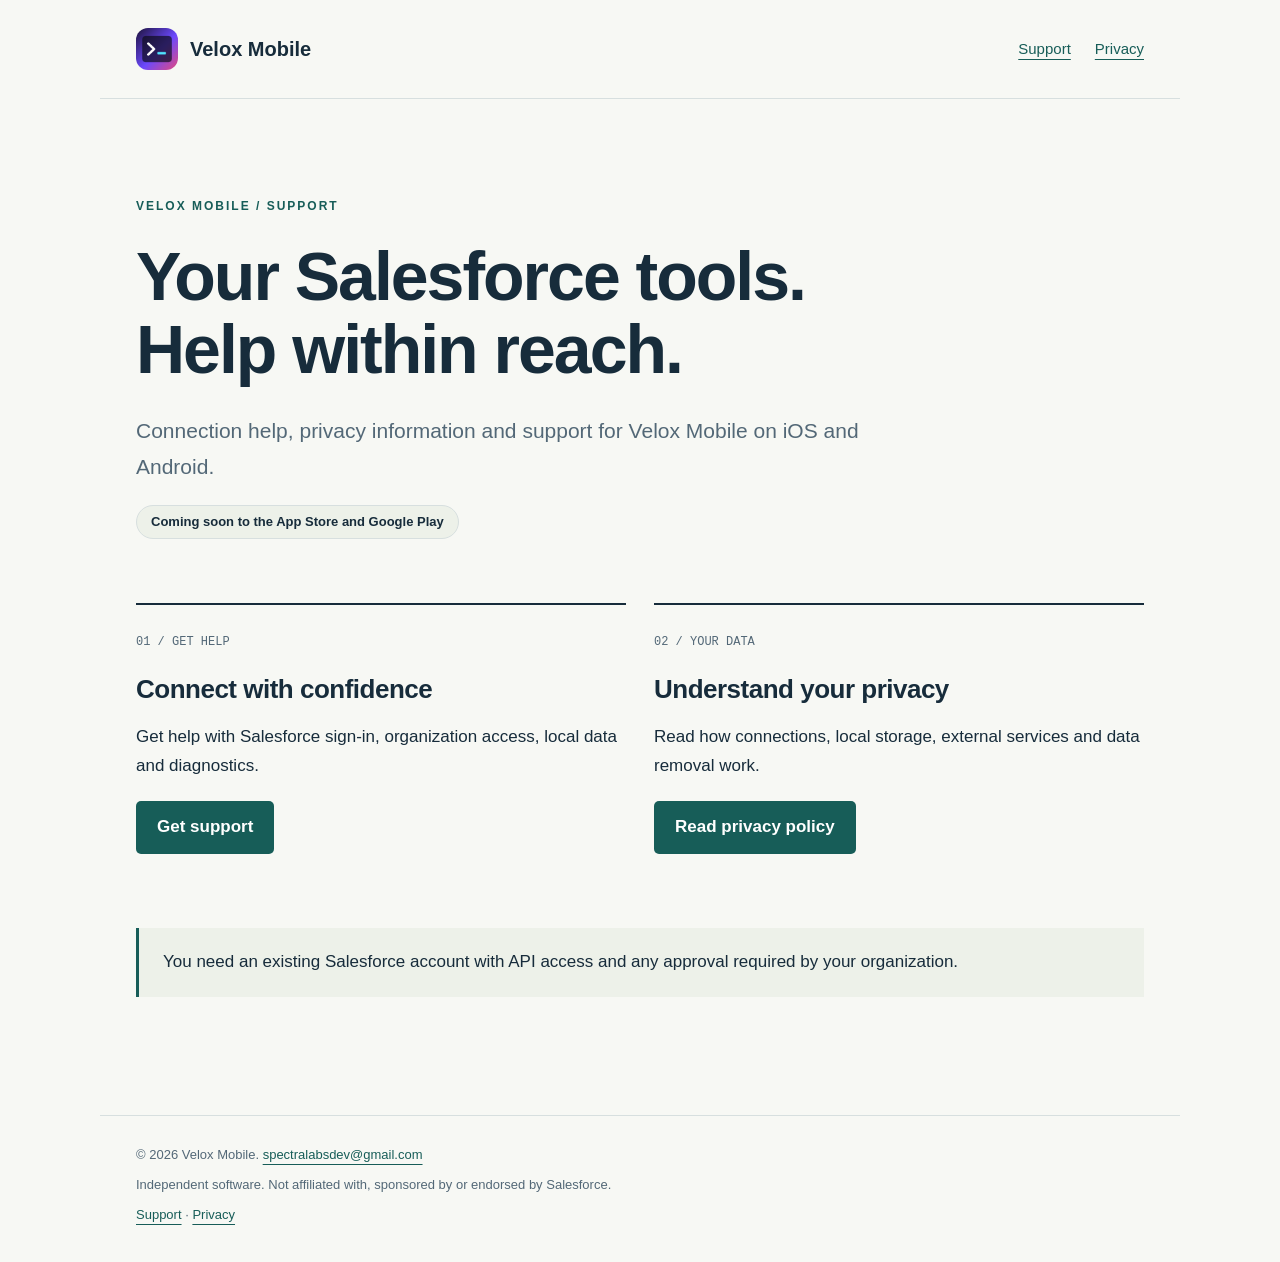
==== docs/index.html @ 3cc30a09 "Publish public documentation, support and privacy pages" ====
<!doctype html>
<html lang="en"><head><meta charset="utf-8"><meta name="viewport" content="width=device-width,initial-scale=1">
<title>Support &amp; privacy | Velox Mobile</title><meta name="description" content="Support and privacy information for Velox Mobile on iOS and Android.">
<link rel="canonical" href="https://spectralabsdev.github.io/velox-mobile/"><link rel="stylesheet" href="./style.css"></head>
<body><a class="skip" href="#main">Skip to content</a>
<header><a class="brand" href="./"><img src="./icon.png" width="42" height="42" alt="">Velox Mobile</a><nav aria-label="Main"><a href="./support/">Support</a><a href="./privacy/">Privacy</a></nav></header>
<main id="main"><div class="hero"><span class="eyebrow">Velox Mobile / Support</span><h1>Your Salesforce tools.<br>Help within reach.</h1><p class="intro">Connection help, privacy information and support for Velox Mobile on iOS and Android.</p><span class="status">Coming soon to the App Store and Google Play</span></div><div class="grid"><section class="card"><span class="number">01 / GET HELP</span><h2>Connect with confidence</h2><p>Get help with Salesforce sign-in, organization access, local data and diagnostics.</p><a class="button" href="support/">Get support</a></section><section class="card"><span class="number">02 / YOUR DATA</span><h2>Understand your privacy</h2><p>Read how connections, local storage, external services and data removal work.</p><a class="button" href="privacy/">Read privacy policy</a></section></div><aside>You need an existing Salesforce account with API access and any approval required by your organization.</aside></main><footer><p>© 2026 Velox Mobile. <a href="mailto:spectralabsdev@gmail.com">spectralabsdev@gmail.com</a></p><p>Independent software. Not affiliated with, sponsored by or endorsed by Salesforce.</p><p><a href="./support/">Support</a> · <a href="./privacy/">Privacy</a></p></footer></body></html>
---- docs/style.css ----
:root{color-scheme:light;--ink:#172c3b;--muted:#536877;--accent:#175d58;--line:#d7dfdf;--paper:#f7f8f4}
*{box-sizing:border-box}body{margin:0;background:var(--paper);color:var(--ink);font:17px/1.7 -apple-system,BlinkMacSystemFont,"Segoe UI",sans-serif}
a{color:var(--accent);text-underline-offset:5px}a:hover{text-decoration-thickness:2px}a:focus-visible{outline:3px solid #b7682e;outline-offset:6px}
header,main,footer{max-width:1080px;margin:auto;padding:28px 36px}header{display:flex;align-items:center;justify-content:space-between;gap:24px;border-bottom:1px solid var(--line)}
.brand{font-size:20px;font-weight:750;text-decoration:none;color:var(--ink);display:flex;gap:12px;align-items:center}.brand img{border-radius:12px}nav{display:flex;flex-wrap:wrap;gap:24px;font-size:15px}
.hero{padding:64px 0 36px;max-width:850px}.eyebrow{font-size:12px;letter-spacing:2px;font-weight:750;text-transform:uppercase;color:var(--accent)}
h1{font-size:clamp(38px,6vw,68px);line-height:1.07;letter-spacing:-2px;font-weight:650;margin:20px 0 28px}h2{font-size:26px;line-height:1.25;letter-spacing:-.5px;margin:0 0 18px}h3{font-size:19px}
p{margin:0 0 20px}.intro{font-size:21px;color:var(--muted);max-width:760px}.meta{font-size:14px;color:var(--muted)}.status{display:inline-block;border:1px solid var(--line);border-radius:30px;padding:5px 14px;font-size:13px;font-weight:650;background:#edf1e9}
.grid{display:grid;grid-template-columns:1fr 1fr;gap:28px;margin:28px 0 44px}.card{padding:30px 0;border-top:2px solid var(--ink)}.card .number{font:12px ui-monospace,monospace;color:var(--muted);display:block;margin-bottom:24px}
.button{display:inline-block;padding:12px 21px;background:var(--accent);color:white;text-decoration:none;border-radius:5px;font-weight:650}.button:hover{background:#104b47;color:white}
article{max-width:850px;background:#fff;border:1px solid var(--line);padding:36px;border-radius:8px}article section+section{border-top:1px solid var(--line);padding-top:26px;margin-top:26px}li{margin:8px 0}
aside{padding:20px 24px;border-left:3px solid var(--accent);background:#edf1e9;margin:26px 0}.actions{display:flex;gap:20px;align-items:center;flex-wrap:wrap;margin-top:26px}
footer{font-size:13px;color:var(--muted);border-top:1px solid var(--line);margin-top:64px}footer p{margin:0 0 8px}.skip{position:absolute;left:-10000px}.skip:focus{left:20px;top:12px;background:white;padding:10px;z-index:3}
@media(max-width:650px){header{align-items:flex-start;flex-direction:column;gap:16px}header,main,footer{padding:22px}.hero{padding:38px 0 20px}h1{letter-spacing:-1px}.grid{grid-template-columns:1fr;gap:0}article{padding:23px}.intro{font-size:19px}nav{gap:18px}}
@media(prefers-reduced-motion:no-preference){html{scroll-behavior:smooth}}
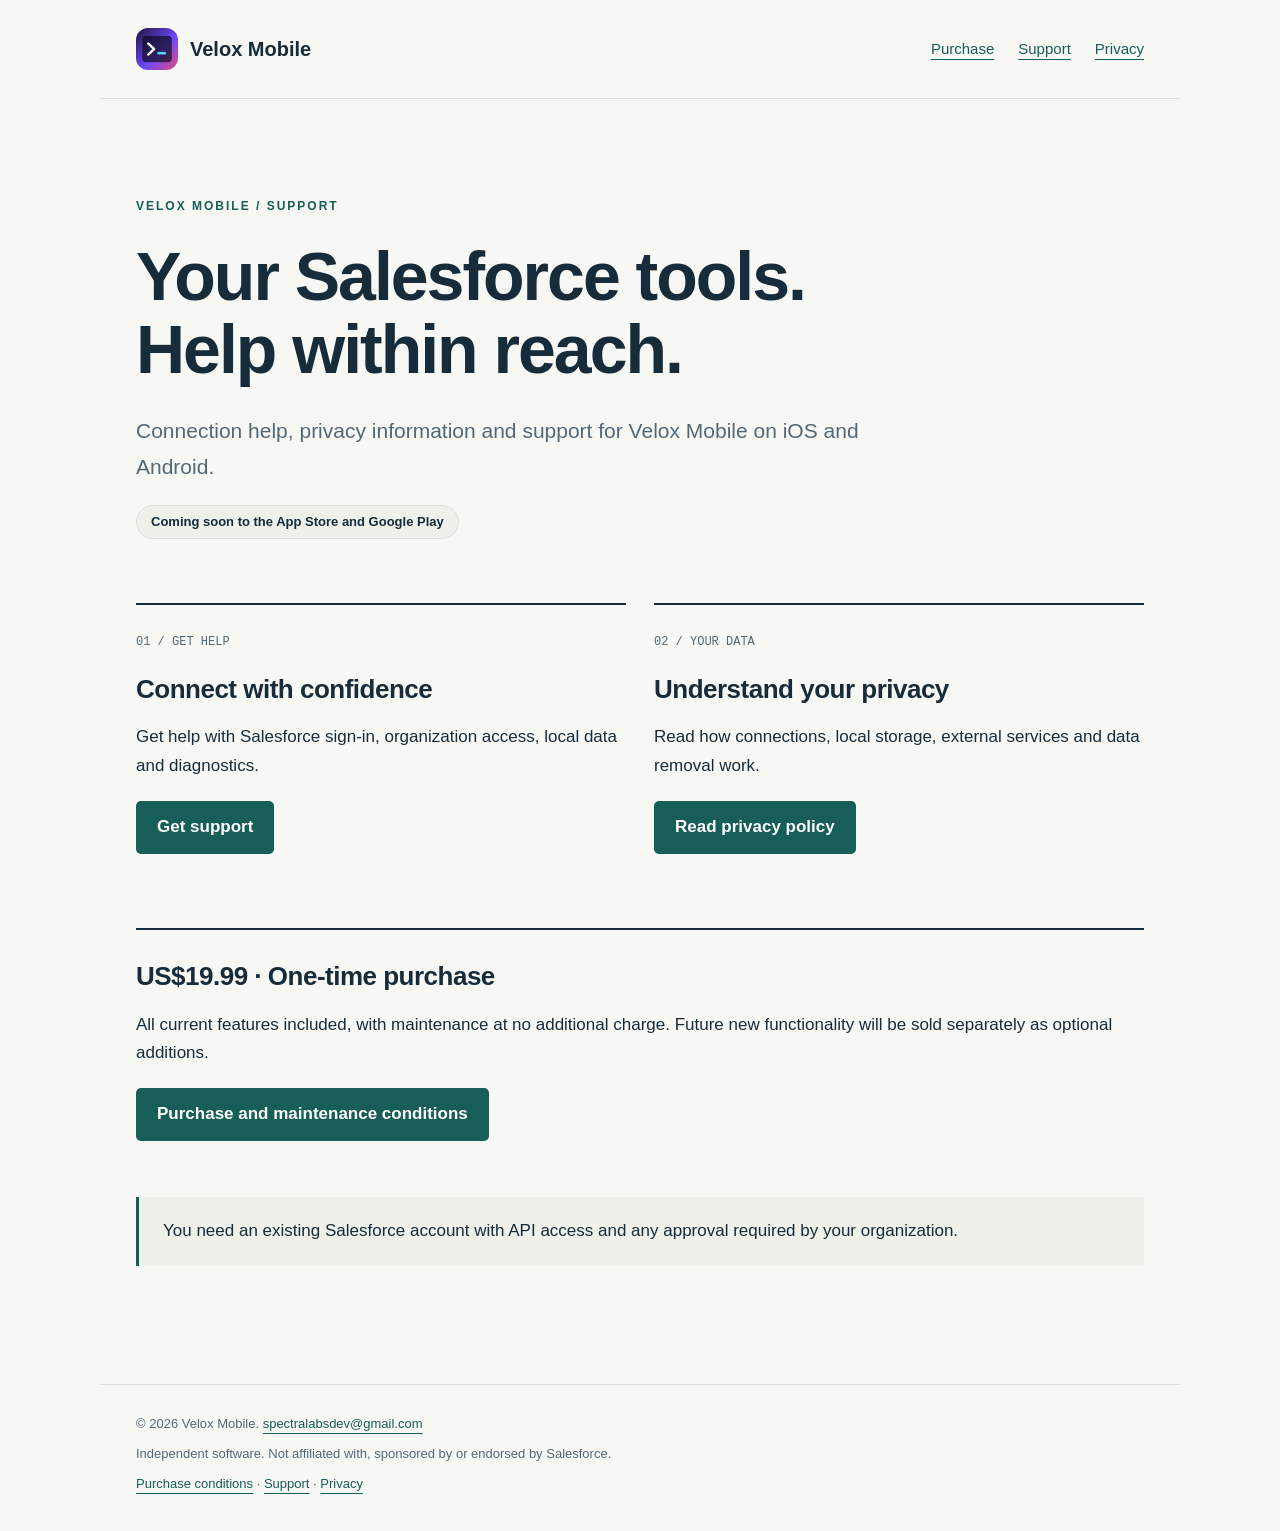
==== commit ba65092e: "Clarify one-time purchase, included maintenance and optional paid features" ====
--- a/docs/index.html
+++ b/docs/index.html
@@ -3,5 +3,5 @@
 <title>Support &amp; privacy | Velox Mobile</title><meta name="description" content="Support and privacy information for Velox Mobile on iOS and Android.">
 <link rel="canonical" href="https://spectralabsdev.github.io/velox-mobile/"><link rel="stylesheet" href="./style.css"></head>
 <body><a class="skip" href="#main">Skip to content</a>
-<header><a class="brand" href="./"><img src="./icon.png" width="42" height="42" alt="">Velox Mobile</a><nav aria-label="Main"><a href="./support/">Support</a><a href="./privacy/">Privacy</a></nav></header>
-<main id="main"><div class="hero"><span class="eyebrow">Velox Mobile / Support</span><h1>Your Salesforce tools.<br>Help within reach.</h1><p class="intro">Connection help, privacy information and support for Velox Mobile on iOS and Android.</p><span class="status">Coming soon to the App Store and Google Play</span></div><div class="grid"><section class="card"><span class="number">01 / GET HELP</span><h2>Connect with confidence</h2><p>Get help with Salesforce sign-in, organization access, local data and diagnostics.</p><a class="button" href="support/">Get support</a></section><section class="card"><span class="number">02 / YOUR DATA</span><h2>Understand your privacy</h2><p>Read how connections, local storage, external services and data removal work.</p><a class="button" href="privacy/">Read privacy policy</a></section></div><aside>You need an existing Salesforce account with API access and any approval required by your organization.</aside></main><footer><p>© 2026 Velox Mobile. <a href="mailto:spectralabsdev@gmail.com">spectralabsdev@gmail.com</a></p><p>Independent software. Not affiliated with, sponsored by or endorsed by Salesforce.</p><p><a href="./support/">Support</a> · <a href="./privacy/">Privacy</a></p></footer></body></html>+<header><a class="brand" href="./"><img src="./icon.png" width="42" height="42" alt="">Velox Mobile</a><nav aria-label="Main"><a href="./purchase/">Purchase</a><a href="./support/">Support</a><a href="./privacy/">Privacy</a></nav></header>
+<main id="main"><div class="hero"><span class="eyebrow">Velox Mobile / Support</span><h1>Your Salesforce tools.<br>Help within reach.</h1><p class="intro">Connection help, privacy information and support for Velox Mobile on iOS and Android.</p><span class="status">Coming soon to the App Store and Google Play</span></div><div class="grid"><section class="card"><span class="number">01 / GET HELP</span><h2>Connect with confidence</h2><p>Get help with Salesforce sign-in, organization access, local data and diagnostics.</p><a class="button" href="support/">Get support</a></section><section class="card"><span class="number">02 / YOUR DATA</span><h2>Understand your privacy</h2><p>Read how connections, local storage, external services and data removal work.</p><a class="button" href="privacy/">Read privacy policy</a></section></div><section class="card"><h2>US$19.99 · One-time purchase</h2><p>All current features included, with maintenance at no additional charge. Future new functionality will be sold separately as optional additions.</p><a class="button" href="purchase/">Purchase and maintenance conditions</a></section><aside>You need an existing Salesforce account with API access and any approval required by your organization.</aside></main><footer><p>© 2026 Velox Mobile. <a href="mailto:spectralabsdev@gmail.com">spectralabsdev@gmail.com</a></p><p>Independent software. Not affiliated with, sponsored by or endorsed by Salesforce.</p><p><a href="./purchase/">Purchase conditions</a> · <a href="./support/">Support</a> · <a href="./privacy/">Privacy</a></p></footer></body></html>
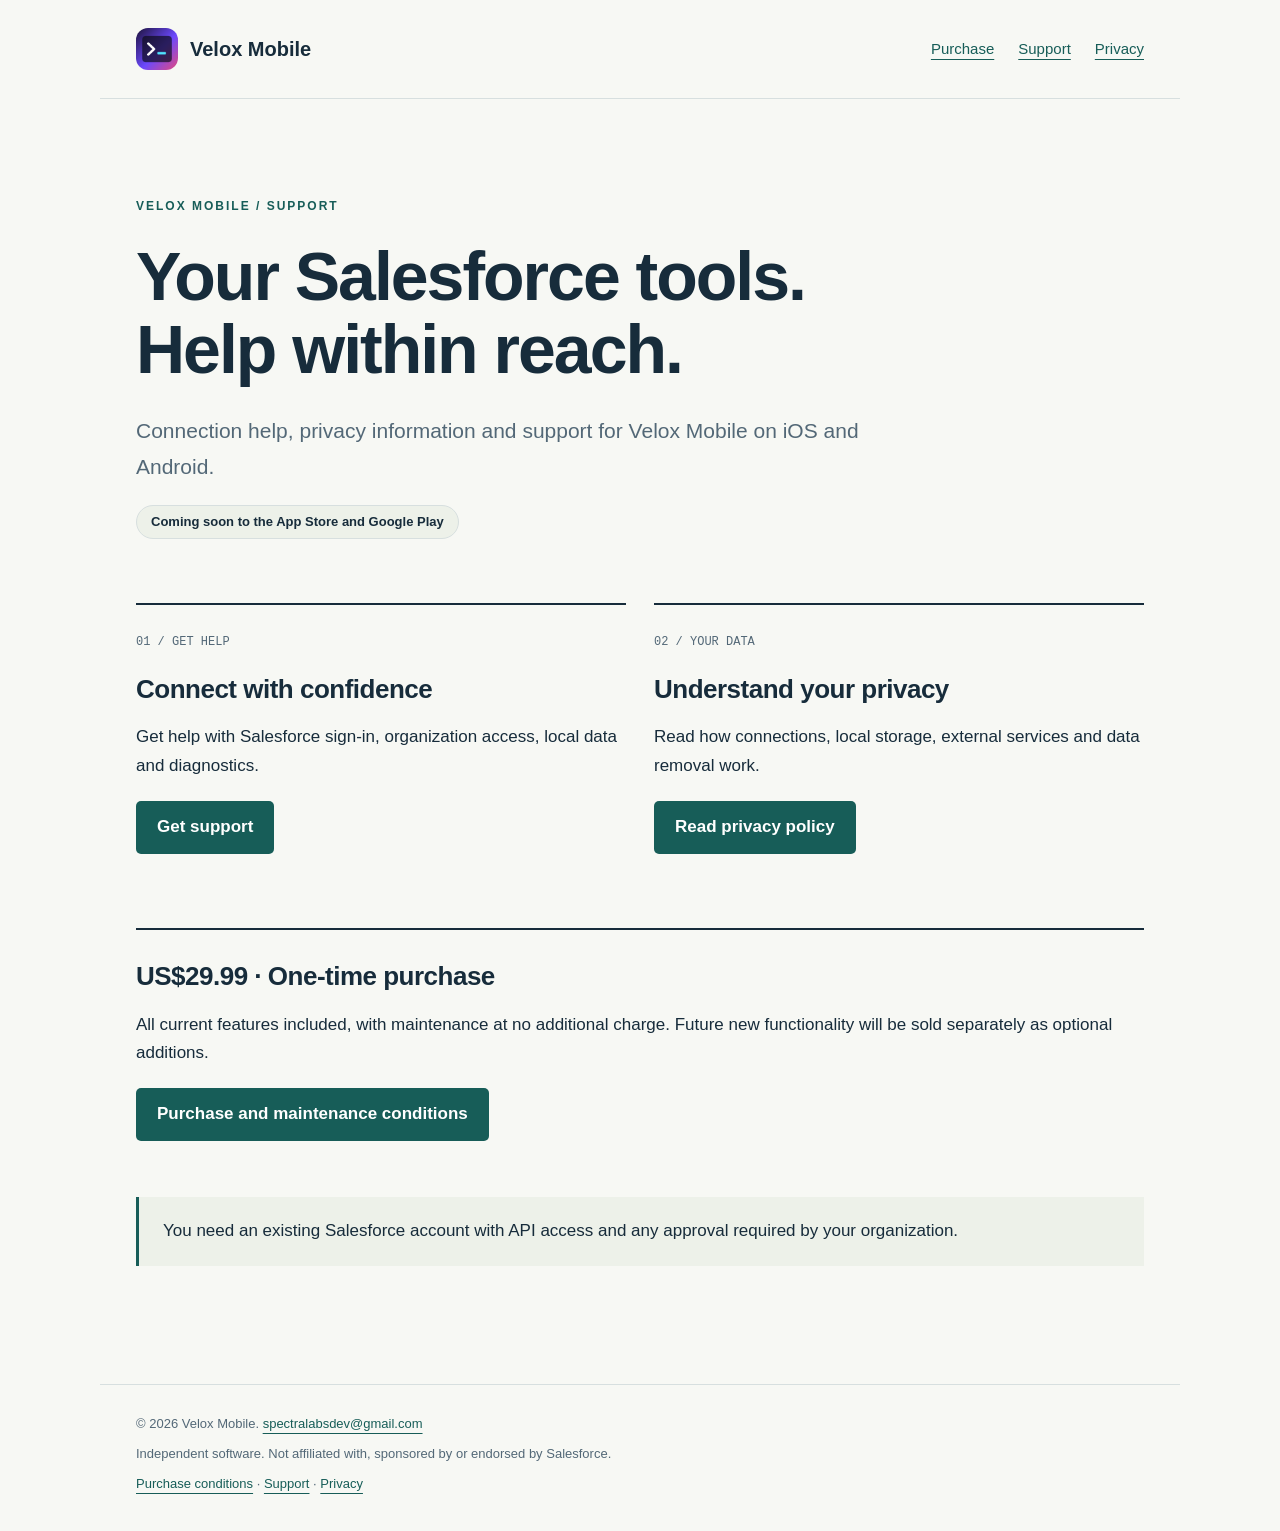
==== commit 76897e12: "Set final one-time base price to USD 29.99" ====
--- a/docs/index.html
+++ b/docs/index.html
@@ -4,4 +4,4 @@
 <link rel="canonical" href="https://spectralabsdev.github.io/velox-mobile/"><link rel="stylesheet" href="./style.css"></head>
 <body><a class="skip" href="#main">Skip to content</a>
 <header><a class="brand" href="./"><img src="./icon.png" width="42" height="42" alt="">Velox Mobile</a><nav aria-label="Main"><a href="./purchase/">Purchase</a><a href="./support/">Support</a><a href="./privacy/">Privacy</a></nav></header>
-<main id="main"><div class="hero"><span class="eyebrow">Velox Mobile / Support</span><h1>Your Salesforce tools.<br>Help within reach.</h1><p class="intro">Connection help, privacy information and support for Velox Mobile on iOS and Android.</p><span class="status">Coming soon to the App Store and Google Play</span></div><div class="grid"><section class="card"><span class="number">01 / GET HELP</span><h2>Connect with confidence</h2><p>Get help with Salesforce sign-in, organization access, local data and diagnostics.</p><a class="button" href="support/">Get support</a></section><section class="card"><span class="number">02 / YOUR DATA</span><h2>Understand your privacy</h2><p>Read how connections, local storage, external services and data removal work.</p><a class="button" href="privacy/">Read privacy policy</a></section></div><section class="card"><h2>US$19.99 · One-time purchase</h2><p>All current features included, with maintenance at no additional charge. Future new functionality will be sold separately as optional additions.</p><a class="button" href="purchase/">Purchase and maintenance conditions</a></section><aside>You need an existing Salesforce account with API access and any approval required by your organization.</aside></main><footer><p>© 2026 Velox Mobile. <a href="mailto:spectralabsdev@gmail.com">spectralabsdev@gmail.com</a></p><p>Independent software. Not affiliated with, sponsored by or endorsed by Salesforce.</p><p><a href="./purchase/">Purchase conditions</a> · <a href="./support/">Support</a> · <a href="./privacy/">Privacy</a></p></footer></body></html>+<main id="main"><div class="hero"><span class="eyebrow">Velox Mobile / Support</span><h1>Your Salesforce tools.<br>Help within reach.</h1><p class="intro">Connection help, privacy information and support for Velox Mobile on iOS and Android.</p><span class="status">Coming soon to the App Store and Google Play</span></div><div class="grid"><section class="card"><span class="number">01 / GET HELP</span><h2>Connect with confidence</h2><p>Get help with Salesforce sign-in, organization access, local data and diagnostics.</p><a class="button" href="support/">Get support</a></section><section class="card"><span class="number">02 / YOUR DATA</span><h2>Understand your privacy</h2><p>Read how connections, local storage, external services and data removal work.</p><a class="button" href="privacy/">Read privacy policy</a></section></div><section class="card"><h2>US$29.99 · One-time purchase</h2><p>All current features included, with maintenance at no additional charge. Future new functionality will be sold separately as optional additions.</p><a class="button" href="purchase/">Purchase and maintenance conditions</a></section><aside>You need an existing Salesforce account with API access and any approval required by your organization.</aside></main><footer><p>© 2026 Velox Mobile. <a href="mailto:spectralabsdev@gmail.com">spectralabsdev@gmail.com</a></p><p>Independent software. Not affiliated with, sponsored by or endorsed by Salesforce.</p><p><a href="./purchase/">Purchase conditions</a> · <a href="./support/">Support</a> · <a href="./privacy/">Privacy</a></p></footer></body></html>
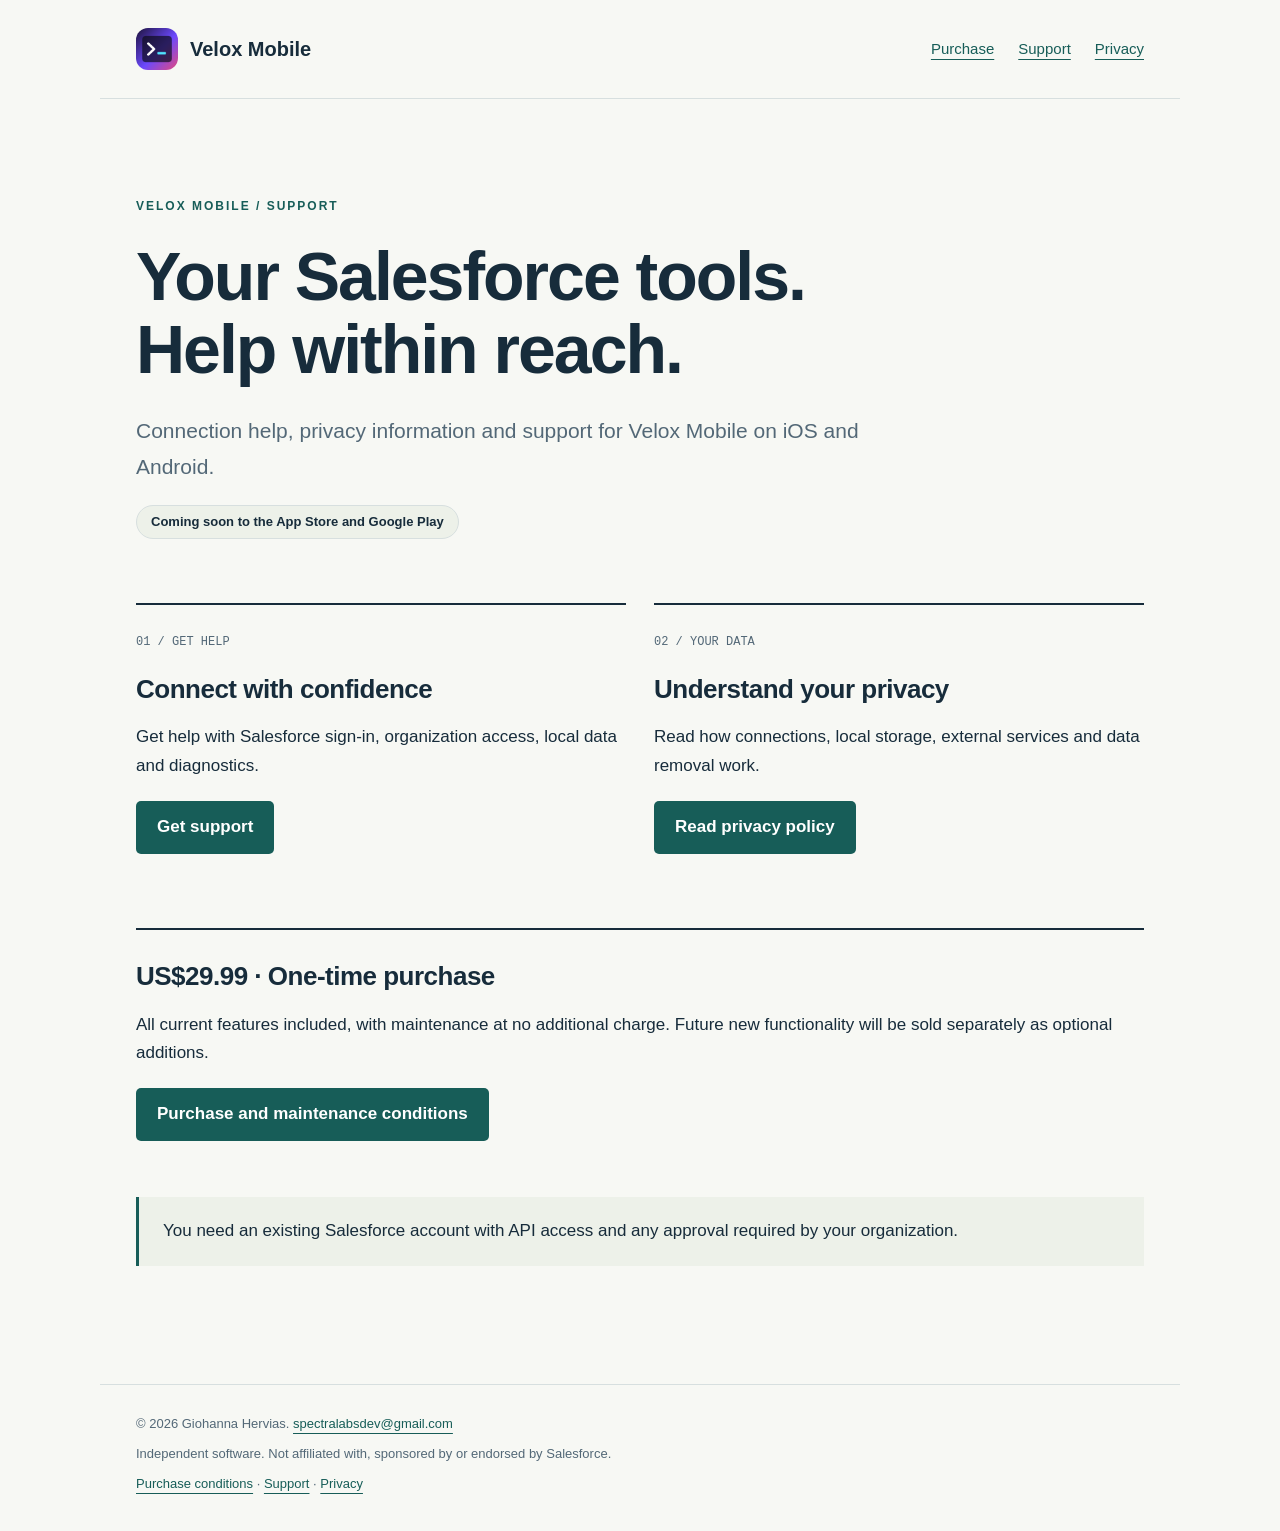
==== commit e412bdca: "Use public publisher name in website copyright" ====
--- a/docs/index.html
+++ b/docs/index.html
@@ -4,4 +4,4 @@
 <link rel="canonical" href="https://spectralabsdev.github.io/velox-mobile/"><link rel="stylesheet" href="./style.css"></head>
 <body><a class="skip" href="#main">Skip to content</a>
 <header><a class="brand" href="./"><img src="./icon.png" width="42" height="42" alt="">Velox Mobile</a><nav aria-label="Main"><a href="./purchase/">Purchase</a><a href="./support/">Support</a><a href="./privacy/">Privacy</a></nav></header>
-<main id="main"><div class="hero"><span class="eyebrow">Velox Mobile / Support</span><h1>Your Salesforce tools.<br>Help within reach.</h1><p class="intro">Connection help, privacy information and support for Velox Mobile on iOS and Android.</p><span class="status">Coming soon to the App Store and Google Play</span></div><div class="grid"><section class="card"><span class="number">01 / GET HELP</span><h2>Connect with confidence</h2><p>Get help with Salesforce sign-in, organization access, local data and diagnostics.</p><a class="button" href="support/">Get support</a></section><section class="card"><span class="number">02 / YOUR DATA</span><h2>Understand your privacy</h2><p>Read how connections, local storage, external services and data removal work.</p><a class="button" href="privacy/">Read privacy policy</a></section></div><section class="card"><h2>US$29.99 · One-time purchase</h2><p>All current features included, with maintenance at no additional charge. Future new functionality will be sold separately as optional additions.</p><a class="button" href="purchase/">Purchase and maintenance conditions</a></section><aside>You need an existing Salesforce account with API access and any approval required by your organization.</aside></main><footer><p>© 2026 Velox Mobile. <a href="mailto:spectralabsdev@gmail.com">spectralabsdev@gmail.com</a></p><p>Independent software. Not affiliated with, sponsored by or endorsed by Salesforce.</p><p><a href="./purchase/">Purchase conditions</a> · <a href="./support/">Support</a> · <a href="./privacy/">Privacy</a></p></footer></body></html>+<main id="main"><div class="hero"><span class="eyebrow">Velox Mobile / Support</span><h1>Your Salesforce tools.<br>Help within reach.</h1><p class="intro">Connection help, privacy information and support for Velox Mobile on iOS and Android.</p><span class="status">Coming soon to the App Store and Google Play</span></div><div class="grid"><section class="card"><span class="number">01 / GET HELP</span><h2>Connect with confidence</h2><p>Get help with Salesforce sign-in, organization access, local data and diagnostics.</p><a class="button" href="support/">Get support</a></section><section class="card"><span class="number">02 / YOUR DATA</span><h2>Understand your privacy</h2><p>Read how connections, local storage, external services and data removal work.</p><a class="button" href="privacy/">Read privacy policy</a></section></div><section class="card"><h2>US$29.99 · One-time purchase</h2><p>All current features included, with maintenance at no additional charge. Future new functionality will be sold separately as optional additions.</p><a class="button" href="purchase/">Purchase and maintenance conditions</a></section><aside>You need an existing Salesforce account with API access and any approval required by your organization.</aside></main><footer><p>© 2026 Giohanna Hervias. <a href="mailto:spectralabsdev@gmail.com">spectralabsdev@gmail.com</a></p><p>Independent software. Not affiliated with, sponsored by or endorsed by Salesforce.</p><p><a href="./purchase/">Purchase conditions</a> · <a href="./support/">Support</a> · <a href="./privacy/">Privacy</a></p></footer></body></html>
